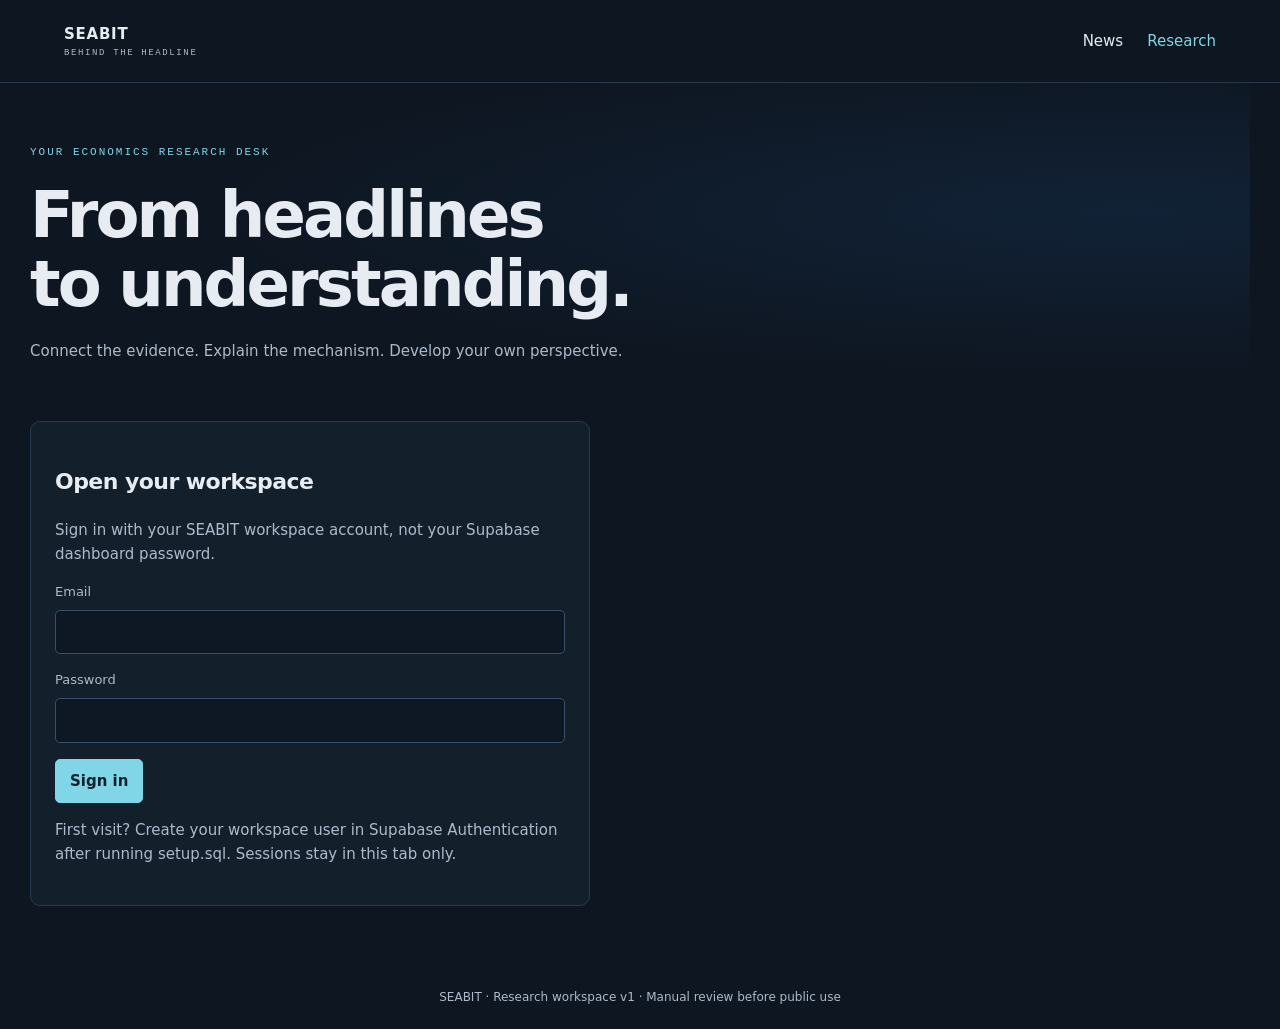
==== research.html @ 25bd7ebc "Add files via upload" ====
<!doctype html>
<html lang="en"><head><meta charset="utf-8"><meta name="viewport" content="width=device-width,initial-scale=1">
<meta name="referrer" content="no-referrer"><title>SEABIT — Research workspace</title>
<link rel="stylesheet" href="research.css"><script src="research.js" defer></script></head>
<body>
<header><a href="index.html" class="brand">SEABIT <small>BEHIND THE HEADLINE</small></a><nav><a href="index.html">News</a><a href="research.html" aria-current="page">Research</a></nav><button id="logout" hidden>Sign out</button></header>
<main>
<section class="intro"><p class="eyebrow">YOUR ECONOMICS RESEARCH DESK</p><h1>From headlines<br>to understanding.</h1><p>Connect the evidence. Explain the mechanism. Develop your own perspective.</p></section>
<p id="message" role="status" aria-live="polite"></p>
<section id="login-panel" class="panel login"><h2>Open your workspace</h2><p>Sign in with your SEABIT workspace account, not your Supabase dashboard password.</p><form id="login"><label>Email<input id="email" type="email" autocomplete="username" required></label><label>Password<input id="password" type="password" autocomplete="current-password" required></label><button class="primary">Sign in</button></form><p class="muted">First visit? Create your workspace user in Supabase Authentication after running setup.sql. Sessions stay in this tab only.</p></section>
<section id="workspace" hidden>
<div class="toolbar"><h2>Research cases</h2><button id="new" class="primary">New case</button><button id="refresh">Refresh from cloud</button><button id="backup">Export saved cases</button></div>
<div class="layout"><aside class="panel"><p class="eyebrow">YOUR CASE FILES</p><div id="cases"></div></aside>
<section class="panel editor"><p id="empty">Create a case or select one to begin.</p>
<form id="editor" hidden><div class="toolbar"><span id="save-state">Draft</span><button type="button" id="export-draft">Export this draft</button><button class="primary" id="save">Save to cloud</button></div>
<label>Case title<input name="title" maxlength="240" required placeholder="What is the economic question?"></label>
<div class="pair"><label>Review status<select name="status"><option>Researching</option><option>Ready for review</option><option>Reviewed for content</option></select></label><label>Linked concepts<input name="concepts" placeholder="Bond yields, inflation expectations…"></label></div>
<div id="analysis-fields"></div>
<h3>Claim versus evidence</h3><p class="muted">Keep observations separate from causal interpretation. Confidence is your judgment, not an automatic fact check.</p><div id="claims"></div><button type="button" id="add-claim">+ Add claim</button>
<h3>Source collection</h3><p class="muted">Sources saved here remain attached when the rolling news feed expires.</p><div id="sources"></div>
<div class="pair"><label>Source title<input id="source-title" placeholder="Article or data release"></label><label>Source URL<input id="source-url" type="url" placeholder="https://…"></label></div><button type="button" id="add-source">+ Attach source</button>
</form></section></div>
<section class="panel inbox"><div class="toolbar"><h2>News to investigate</h2><input id="news-search" aria-label="Filter news" placeholder="Filter headlines…"></div><p id="feed-status" class="muted"></p><div id="news"></div></section>
</section></main><footer>SEABIT · Research workspace v1 · Manual review before public use</footer>
</body></html>
---- research.css ----
:root{color-scheme:dark;--bg:#0e1621;--panel:#141f2c;--line:#29394b;--text:#e6ecf2;--muted:#acbbcb;--accent:#80d6e7}*{box-sizing:border-box}body{margin:0;background:var(--bg);color:var(--text);font:15px/1.6 system-ui,sans-serif}header{display:flex;align-items:center;gap:28px;padding:22px 5%;border-bottom:1px solid var(--line)}a{color:inherit;text-decoration:none}a:hover{text-decoration:underline}.brand{font-weight:800;letter-spacing:.05em}.brand small{display:block;font:9px/1.6 monospace;color:var(--muted);letter-spacing:.18em}nav{display:flex;gap:24px;margin-left:auto}nav [aria-current]{color:var(--accent)}main{max-width:1320px;margin:auto;padding:0 30px 60px}.intro{padding:50px 0 28px;background:radial-gradient(ellipse at 90% 40%,#15304e77,transparent 60%)}.eyebrow{font:11px/1.5 monospace;letter-spacing:.18em;color:var(--accent)}h1{font-size:clamp(36px,5vw,64px);line-height:1.08;letter-spacing:-.045em;margin:20px 0}h2{font-size:22px;letter-spacing:-.025em}h3{margin-top:30px}.intro>p:last-child,.muted{color:var(--muted)}.panel{background:var(--panel);border:1px solid var(--line);border-radius:10px;padding:24px}.login{max-width:560px}.login p{color:var(--muted)}label{display:block;color:var(--muted);font-size:13px;margin:16px 0}input,textarea,select{display:block;width:100%;background:#0e1824;color:var(--text);border:1px solid #38506a;border-radius:5px;font:inherit;padding:11px;margin-top:7px}textarea{min-height:110px;resize:vertical}button{background:#1e3043;border:1px solid #3b526a;color:var(--text);border-radius:5px;padding:9px 14px;font:inherit;cursor:pointer}button:hover{border-color:var(--accent)}button:disabled{opacity:.5;cursor:wait}.primary{background:var(--accent);color:#10212f;border-color:var(--accent);font-weight:650}:focus-visible{outline:2px solid #f0af5b;outline-offset:3px}.toolbar{display:flex;align-items:center;gap:12px;flex-wrap:wrap}.toolbar h2{margin-right:auto}.layout{display:grid;grid-template-columns:260px minmax(0,1fr);gap:22px}.layout>aside{align-self:start}.case{display:block;width:100%;text-align:left;margin:10px 0;padding:14px;overflow-wrap:anywhere}.case.selected{border-color:var(--accent)}.case small{display:block;color:var(--muted);margin-top:5px}.pair{display:grid;grid-template-columns:1fr 1fr;gap:16px}.inbox{margin-top:24px}.news-item,.source,.claim{border-top:1px solid var(--line);padding:16px 0;overflow-wrap:anywhere}.news-item{display:flex;gap:20px;align-items:center;justify-content:space-between}.news-item button{flex-shrink:0}.source small{color:var(--muted)}#message:not(:empty){padding:15px;border-left:3px solid var(--accent);background:#192b3b}#save-state{margin-right:auto;color:var(--accent);font-size:12px}footer{padding:22px;text-align:center;color:var(--muted);font-size:12px}[hidden]{display:none!important}@media(max-width:760px){main{padding:0 16px 40px}header{gap:12px;padding:15px}.brand small{display:none}.layout{grid-template-columns:1fr}.pair{grid-template-columns:1fr;gap:0}.panel{padding:17px}.news-item{align-items:flex-start;flex-direction:column}.intro{padding:35px 0 20px}}
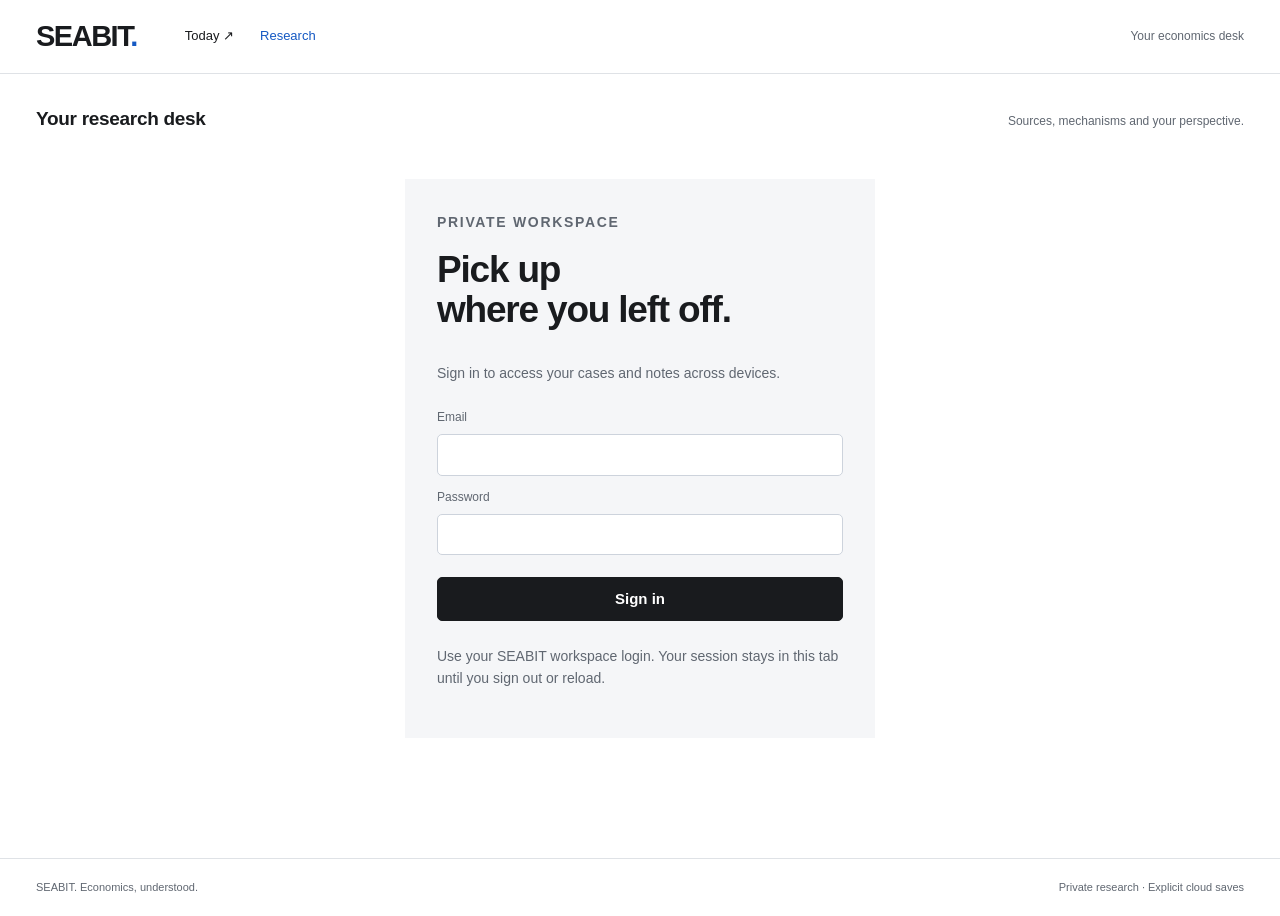
==== commit 54f43a91: "Add files via upload" ====
--- a/research.html
+++ b/research.html
@@ -1,25 +1,11 @@
 <!doctype html>
-<html lang="en"><head><meta charset="utf-8"><meta name="viewport" content="width=device-width,initial-scale=1">
-<meta name="referrer" content="no-referrer"><title>SEABIT — Research workspace</title>
-<link rel="stylesheet" href="research.css"><script src="research.js" defer></script></head>
-<body>
-<header><a href="index.html" class="brand">SEABIT <small>BEHIND THE HEADLINE</small></a><nav><a href="index.html">News</a><a href="research.html" aria-current="page">Research</a></nav><button id="logout" hidden>Sign out</button></header>
-<main>
-<section class="intro"><p class="eyebrow">YOUR ECONOMICS RESEARCH DESK</p><h1>From headlines<br>to understanding.</h1><p>Connect the evidence. Explain the mechanism. Develop your own perspective.</p></section>
-<p id="message" role="status" aria-live="polite"></p>
-<section id="login-panel" class="panel login"><h2>Open your workspace</h2><p>Sign in with your SEABIT workspace account, not your Supabase dashboard password.</p><form id="login"><label>Email<input id="email" type="email" autocomplete="username" required></label><label>Password<input id="password" type="password" autocomplete="current-password" required></label><button class="primary">Sign in</button></form><p class="muted">First visit? Create your workspace user in Supabase Authentication after running setup.sql. Sessions stay in this tab only.</p></section>
-<section id="workspace" hidden>
-<div class="toolbar"><h2>Research cases</h2><button id="new" class="primary">New case</button><button id="refresh">Refresh from cloud</button><button id="backup">Export saved cases</button></div>
-<div class="layout"><aside class="panel"><p class="eyebrow">YOUR CASE FILES</p><div id="cases"></div></aside>
-<section class="panel editor"><p id="empty">Create a case or select one to begin.</p>
-<form id="editor" hidden><div class="toolbar"><span id="save-state">Draft</span><button type="button" id="export-draft">Export this draft</button><button class="primary" id="save">Save to cloud</button></div>
-<label>Case title<input name="title" maxlength="240" required placeholder="What is the economic question?"></label>
-<div class="pair"><label>Review status<select name="status"><option>Researching</option><option>Ready for review</option><option>Reviewed for content</option></select></label><label>Linked concepts<input name="concepts" placeholder="Bond yields, inflation expectations…"></label></div>
-<div id="analysis-fields"></div>
-<h3>Claim versus evidence</h3><p class="muted">Keep observations separate from causal interpretation. Confidence is your judgment, not an automatic fact check.</p><div id="claims"></div><button type="button" id="add-claim">+ Add claim</button>
-<h3>Source collection</h3><p class="muted">Sources saved here remain attached when the rolling news feed expires.</p><div id="sources"></div>
-<div class="pair"><label>Source title<input id="source-title" placeholder="Article or data release"></label><label>Source URL<input id="source-url" type="url" placeholder="https://…"></label></div><button type="button" id="add-source">+ Attach source</button>
-</form></section></div>
-<section class="panel inbox"><div class="toolbar"><h2>News to investigate</h2><input id="news-search" aria-label="Filter news" placeholder="Filter headlines…"></div><p id="feed-status" class="muted"></p><div id="news"></div></section>
-</section></main><footer>SEABIT · Research workspace v1 · Manual review before public use</footer>
-</body></html>
+<html lang="en"><head><meta charset="utf-8"><meta name="viewport" content="width=device-width,initial-scale=1"><meta name="referrer" content="no-referrer"><meta name="theme-color" content="#ffffff"><title>SEABIT — Research workspace</title><link rel="stylesheet" href="editorial.css?v=2"><link rel="stylesheet" href="research.css?v=2"><script src="research.js?v=2" defer></script></head>
+<body><a class="skip" href="#main">Skip to content</a><header class="masthead"><a class="brand" href="index.html">SEABIT<span>.</span></a><nav aria-label="Main navigation"><a href="index.html" target="_blank" rel="noopener">Today ↗</a><a href="research.html" aria-current="page">Research</a></nav><span class="mast-note">Your economics desk</span><button id="logout" hidden>Sign out</button></header>
+<main class="page" id="main"><div class="page-heading"><h1>Your research desk</h1><p>Sources, mechanisms and your perspective.</p></div><p id="message" class="notice" role="status" aria-live="polite"></p>
+<section id="login-panel" class="login"><p class="eyebrow">Private workspace</p><h2>Pick up<br>where you left off.</h2><p>Sign in to access your cases and notes across devices.</p><form id="login"><label>Email<input id="email" type="email" autocomplete="username" required></label><label>Password<input id="password" type="password" autocomplete="current-password" required></label><button class="primary">Sign in</button></form><p class="muted">Use your SEABIT workspace login. Your session stays in this tab until you sign out or reload.</p></section>
+<section id="workspace" hidden><div class="toolbar desk-toolbar"><button id="new" class="primary">New case</button><button id="refresh">Refresh from cloud</button><button id="backup">Export saved cases</button></div><section id="incoming" class="incoming" hidden><p class="eyebrow">Selected from Today</p><h2 id="incoming-title"></h2><p class="muted">Select an existing case, or attach to start a new one.</p><button id="attach-incoming" class="primary">Attach selected article</button></section>
+<div class="layout"><aside class="case-list"><p class="eyebrow">Case files</p><div id="cases"></div></aside><section class="editor"><div id="empty" class="empty"><h2>Give the story context.</h2><p>Select a case, or start one from a development below.</p></div>
+<form id="editor" hidden><div class="toolbar savebar"><span id="save-state" aria-live="polite">Draft</span><button type="button" id="export-draft">Export draft</button><button class="primary" id="save">Save to cloud</button></div>
+<div class="editor-grid"><div class="document"><label class="title-label">Case title<input name="title" maxlength="240" required placeholder="What is the economic question?"></label><details class="case-settings"><summary>Review status & linked concepts</summary><label>Review status<select name="status"><option>Researching</option><option>Ready for review</option><option>Reviewed for content</option></select></label><label>Linked concepts<input name="concepts" placeholder="Bond yields, inflation expectations…"></label></details><div id="analysis-fields"></div><section class="evidence-section"><h3>Claim versus evidence</h3><p class="muted">Keep observations separate from interpretation. Confidence is your judgment.</p><div id="claims"></div><button type="button" id="add-claim">+ Add claim</button></section></div>
+<aside class="tool-panel"><div class="tool-tabs" aria-label="Research tools"><button type="button" data-case-tab="sources" aria-pressed="true">Sources</button><button type="button" data-case-tab="notes" aria-pressed="false">Notes</button><button type="button" data-case-tab="ask" aria-pressed="false">Ask</button></div><section id="case-sources"><h2>Source collection</h2><div id="sources"></div><details id="source-entry"><summary>Attach a source manually</summary><label>Source title<input id="source-title" placeholder="Article or data release"></label><label>Source URL<input id="source-url" inputmode="url" placeholder="https://…"></label><button type="button" id="add-source">+ Attach source</button></details></section><section id="case-notes" hidden><h2>Your perspective</h2><div id="notes-field"></div><p class="muted">Private working notes, saved with this case when you select Save to cloud.</p></section><section id="case-ask" hidden><h2>Ask about this case</h2><p>AI chat is not connected yet.</p><p class="muted">A future assistant will use the article, your notes and selected files. Nothing is sent to an AI service.</p><button type="button" id="question-to-notes" class="text-link">Write a question in Notes ↗</button></section></aside></div></form></section></div>
+<section class="inbox"><div class="section-heading"><h2>News to investigate</h2><label class="search-news">Search news<input id="news-search" type="search" placeholder="Filter headlines…"></label></div><p id="feed-status" class="muted"></p><div id="news"></div></section></section></main><footer class="footer"><span>SEABIT. Economics, understood.</span><span>Private research · Explicit cloud saves</span></footer></body></html>
--- a/editorial.css
+++ b/editorial.css
@@ -0,0 +1,4 @@
+:root{color-scheme:light;--ink:#191b1e;--muted:#606771;--blue:#1559c3;--line:#dfe2e6;--paper:#fff;--soft:#f5f6f8;font-family:-apple-system,BlinkMacSystemFont,"Segoe UI",Arial,sans-serif;color:var(--ink);background:var(--paper);font-size:15px;line-height:1.6}*{box-sizing:border-box}body{margin:0}a{color:inherit;text-decoration:none}button,input,select,textarea{font:inherit}button{background:none;border:1px solid var(--line);border-radius:5px;padding:9px 13px;color:var(--ink);cursor:pointer}button:hover{border-color:#93a4bc}button:disabled{opacity:.55;cursor:wait}a:hover{color:var(--blue)}:focus-visible{outline:2px solid var(--blue);outline-offset:4px}input,select,textarea{width:100%;border:1px solid #cdd3dc;border-radius:5px;background:white;color:var(--ink);padding:10px 12px}textarea{resize:vertical;min-height:100px}label{display:block;font-size:12px;color:var(--muted);margin:12px 0}label input,label textarea,label select{display:block;margin-top:7px}h1,h2,h3,p{margin-top:0}h2{font-size:23px;line-height:1.23;letter-spacing:-.6px;font-weight:650}h3{font-size:17px;line-height:1.35;font-weight:600}p{margin-bottom:16px}main{min-height:65vh}[hidden]{display:none!important}.masthead{max-width:1300px;margin:auto;padding:22px 36px;display:flex;gap:48px;align-items:center;border-bottom:1px solid var(--line)}.brand{font-size:29px;font-weight:800;letter-spacing:-1.5px;line-height:1}.brand span{color:var(--blue)}nav{display:flex;gap:26px;font-size:13px}nav a[aria-current=page]{color:var(--blue)}.mast-note{margin-left:auto;font-size:12px;color:var(--muted)}.page{max-width:1300px;padding:30px 36px 50px;margin:auto}.page-heading{display:flex;align-items:baseline;justify-content:space-between;gap:20px;margin-bottom:20px}.page-heading h1{font-size:19px;font-weight:600;letter-spacing:-.3px;margin:0}.page-heading p{font-size:12px;color:var(--muted);margin:0}.notice:not(:empty){font-size:12px;background:var(--soft);padding:10px 14px;border-left:2px solid #b7c7dc;margin-bottom:24px}.notice:empty{display:none}.eyebrow{text-transform:uppercase;letter-spacing:.12em;font-size:11px;font-weight:650;color:var(--blue);margin-bottom:16px}.meta,.muted{font-size:12px;color:var(--muted)}.text-link{display:inline-block;color:var(--blue);font-size:13px;font-weight:600;border:0;padding:8px 0}.primary{background:var(--ink);color:#fff;border-color:var(--ink);font-weight:550}.primary:hover{background:#303844;color:#fff}.link-button{display:inline-block;border-radius:5px;padding:10px 14px;font-size:13px}.lead{display:grid;grid-template-columns:1.12fr 1fr;gap:44px;padding-bottom:32px;border-bottom:1px solid #bdc3ca}.lead:empty{display:none}.headline{font-size:clamp(34px,4.2vw,56px);line-height:1.075;letter-spacing:-1.8px;font-weight:700;margin:0 0 20px;overflow-wrap:anywhere}.headline button,.story-title button{font:inherit;font-weight:inherit;letter-spacing:inherit;line-height:inherit;text-align:left;padding:0;border:0;border-radius:0}.headline button:hover,.story-title button:hover{color:var(--blue)}.deck{font-size:16px;line-height:1.65;color:#505964;max-width:600px}.source-feature{background:var(--soft);padding:27px;align-self:center;min-width:0}.source-feature h2{font-size:26px}.source-row{padding:16px 0;border-top:1px solid #dbe0e6;font-size:14px;overflow-wrap:anywhere}.source-row p{margin:5px 0 0}.source-feature .source-row:last-child{padding-bottom:0}.secondary{display:grid;grid-template-columns:repeat(3,minmax(0,1fr));padding:28px 0;border-bottom:1px solid #bdc3ca;gap:0}.secondary:empty{display:none}.secondary article{padding:0 24px;border-right:1px solid var(--line);min-width:0}.secondary article:first-child{padding-left:0}.secondary article:last-child{padding-right:0;border:0}.secondary .eyebrow{color:var(--muted);margin-bottom:11px}.story-title{font-size:24px;line-height:1.2;letter-spacing:-.65px;margin-bottom:12px;overflow-wrap:anywhere}.secondary .deck{font-size:13px;line-height:1.6}.lower{display:grid;grid-template-columns:minmax(0,2fr) minmax(230px,1fr);gap:44px;padding-top:30px}.section-heading{display:flex;align-items:baseline;justify-content:space-between;gap:14px}.section-heading h2{font-size:20px}.filters{display:flex;align-items:flex-end;gap:10px;flex-wrap:wrap;padding-bottom:16px}.filters label{margin:0;flex:1 1 125px}.filters .search-label{flex:2 1 200px}.filters input,.filters select{font-size:13px;padding:9px}.filters button{font-size:12px}.latest-row{display:grid;grid-template-columns:82px 1fr;gap:18px;border-top:1px solid var(--line);padding:17px 0}.latest-row time{font-size:11px;color:var(--muted);padding-top:2px}.latest-row button{padding:0;border:0;font-weight:550;font-size:15px;line-height:1.4;text-align:left}.latest-row .meta{margin:6px 0 0}.research-callout{background:var(--soft);padding:26px;align-self:start}.research-callout h2{font-size:30px;line-height:1.15}.research-callout p{font-size:13px;color:#545d67}details{font-size:12px;color:var(--muted);margin-top:23px}summary{cursor:pointer}details p{margin-top:10px}.footer{max-width:1300px;margin:auto;padding:20px 36px;border-top:1px solid var(--line);display:flex;justify-content:space-between;gap:20px;font-size:11px;color:var(--muted)}.reading-grid{display:grid;grid-template-columns:minmax(0,1fr) 320px;gap:48px;margin-top:28px}.reading-title{font-size:clamp(30px,4vw,48px);line-height:1.13;letter-spacing:-1.4px;overflow-wrap:anywhere}.reading-copy{font-size:17px;line-height:1.8;max-width:700px;margin:25px 0}.reading-copy h2{font-size:20px;margin-top:28px}.tool-panel{background:var(--soft);padding:22px;align-self:start;position:sticky;top:20px;min-width:0}.tool-panel h2{font-size:18px;letter-spacing:-.3px}.tool-tabs{display:flex;gap:20px;border-bottom:1px solid #d3dae3;margin-bottom:22px}.tool-tabs button{font-size:13px;border:0;border-radius:0;padding:0 0 12px}.tool-tabs button[aria-pressed=true]{color:var(--blue);border-bottom:2px solid var(--blue)}.tool-panel .link-button{margin:20px 0 12px}.chart{background:var(--soft);padding:25px;margin:0;min-width:0}.chart h2{font-size:17px;letter-spacing:-.3px}.chart svg{display:block;width:100%;height:240px}.chart figcaption{font-size:11px;color:var(--muted);margin-top:10px}.chart a{color:var(--blue)}.empty{padding:35px 0;color:var(--muted)}.skip{position:absolute;left:10px;top:-100px;background:#fff;padding:10px;z-index:100}.skip:focus{top:10px}
+@media(max-width:900px){.reading-grid{grid-template-columns:minmax(0,1fr) 280px;gap:25px}.lead{gap:26px}.lower{gap:25px}.secondary article{padding:0 16px}}
+@media(max-width:700px){.masthead{padding:20px;gap:28px;flex-wrap:wrap}.mast-note{display:none}.page{padding:24px 20px 36px}.page-heading{flex-wrap:wrap;gap:7px}.lead,.lower,.reading-grid{grid-template-columns:1fr;gap:26px}.headline{font-size:38px;letter-spacing:-1.25px}.secondary{grid-template-columns:1fr;padding:0}.secondary article,.secondary article:first-child,.secondary article:last-child{padding:23px 0;border:0;border-bottom:1px solid var(--line)}.secondary article:last-child{border-bottom:0}.source-feature{padding:22px}.tool-panel{position:static}.footer{padding:20px;flex-wrap:wrap}.latest-row{grid-template-columns:65px 1fr;gap:12px}.filters input,.filters select,input,textarea,select{font-size:16px}.chart{padding:18px}.story-title{font-size:25px}button,.text-link{min-height:42px}.tool-tabs{gap:26px}}
+@media(prefers-reduced-motion:reduce){*{scroll-behavior:auto!important}}
--- a/research.css
+++ b/research.css
@@ -1 +1,4 @@
-:root{color-scheme:dark;--bg:#0e1621;--panel:#141f2c;--line:#29394b;--text:#e6ecf2;--muted:#acbbcb;--accent:#80d6e7}*{box-sizing:border-box}body{margin:0;background:var(--bg);color:var(--text);font:15px/1.6 system-ui,sans-serif}header{display:flex;align-items:center;gap:28px;padding:22px 5%;border-bottom:1px solid var(--line)}a{color:inherit;text-decoration:none}a:hover{text-decoration:underline}.brand{font-weight:800;letter-spacing:.05em}.brand small{display:block;font:9px/1.6 monospace;color:var(--muted);letter-spacing:.18em}nav{display:flex;gap:24px;margin-left:auto}nav [aria-current]{color:var(--accent)}main{max-width:1320px;margin:auto;padding:0 30px 60px}.intro{padding:50px 0 28px;background:radial-gradient(ellipse at 90% 40%,#15304e77,transparent 60%)}.eyebrow{font:11px/1.5 monospace;letter-spacing:.18em;color:var(--accent)}h1{font-size:clamp(36px,5vw,64px);line-height:1.08;letter-spacing:-.045em;margin:20px 0}h2{font-size:22px;letter-spacing:-.025em}h3{margin-top:30px}.intro>p:last-child,.muted{color:var(--muted)}.panel{background:var(--panel);border:1px solid var(--line);border-radius:10px;padding:24px}.login{max-width:560px}.login p{color:var(--muted)}label{display:block;color:var(--muted);font-size:13px;margin:16px 0}input,textarea,select{display:block;width:100%;background:#0e1824;color:var(--text);border:1px solid #38506a;border-radius:5px;font:inherit;padding:11px;margin-top:7px}textarea{min-height:110px;resize:vertical}button{background:#1e3043;border:1px solid #3b526a;color:var(--text);border-radius:5px;padding:9px 14px;font:inherit;cursor:pointer}button:hover{border-color:var(--accent)}button:disabled{opacity:.5;cursor:wait}.primary{background:var(--accent);color:#10212f;border-color:var(--accent);font-weight:650}:focus-visible{outline:2px solid #f0af5b;outline-offset:3px}.toolbar{display:flex;align-items:center;gap:12px;flex-wrap:wrap}.toolbar h2{margin-right:auto}.layout{display:grid;grid-template-columns:260px minmax(0,1fr);gap:22px}.layout>aside{align-self:start}.case{display:block;width:100%;text-align:left;margin:10px 0;padding:14px;overflow-wrap:anywhere}.case.selected{border-color:var(--accent)}.case small{display:block;color:var(--muted);margin-top:5px}.pair{display:grid;grid-template-columns:1fr 1fr;gap:16px}.inbox{margin-top:24px}.news-item,.source,.claim{border-top:1px solid var(--line);padding:16px 0;overflow-wrap:anywhere}.news-item{display:flex;gap:20px;align-items:center;justify-content:space-between}.news-item button{flex-shrink:0}.source small{color:var(--muted)}#message:not(:empty){padding:15px;border-left:3px solid var(--accent);background:#192b3b}#save-state{margin-right:auto;color:var(--accent);font-size:12px}footer{padding:22px;text-align:center;color:var(--muted);font-size:12px}[hidden]{display:none!important}@media(max-width:760px){main{padding:0 16px 40px}header{gap:12px;padding:15px}.brand small{display:none}.layout{grid-template-columns:1fr}.pair{grid-template-columns:1fr;gap:0}.panel{padding:17px}.news-item{align-items:flex-start;flex-direction:column}.intro{padding:35px 0 20px}}
+.login{max-width:470px;margin:45px auto 70px;padding:32px;background:var(--soft)}.login h2{font-size:37px;line-height:1.1;letter-spacing:-1.2px}.login>p{color:var(--muted);font-size:14px}.login form{margin:24px 0}.login .primary{width:100%;margin-top:10px}.toolbar{display:flex;align-items:center;gap:10px;flex-wrap:wrap}.toolbar button{font-size:12px}.desk-toolbar{margin:22px 0 30px}.desk-toolbar #backup{margin-left:auto}.layout{display:grid;grid-template-columns:185px minmax(0,1fr);gap:28px}.case-list{border-right:1px solid var(--line);padding-right:20px}.case-list .eyebrow{color:var(--muted)}.case{display:block;width:100%;text-align:left;border:0;border-radius:0;border-left:2px solid transparent;padding:12px 10px;margin:0 0 8px;font-size:13px;overflow-wrap:anywhere}.case.selected{background:var(--soft);border-left-color:var(--blue)}.case small{display:block;font-size:11px;color:var(--muted);margin-top:7px}.editor{min-width:0}.editor-grid{display:grid;grid-template-columns:minmax(0,1fr) 290px;gap:28px;align-items:start}.savebar{padding:0 0 17px;margin-bottom:24px;border-bottom:1px solid var(--line)}#save-state{margin-right:auto;font-size:12px;color:var(--blue)}.document{min-width:0}.title-label{margin:0}.title-label input{font-size:32px;font-weight:650;letter-spacing:-1px;line-height:1.2;padding:12px 0;border:0;border-bottom:1px solid var(--line);border-radius:0}.case-settings{margin:18px 0 27px}.document #analysis-fields>label{font-size:17px;font-weight:600;color:var(--ink);margin:25px 0}.document textarea{font-size:15px;line-height:1.8;font-weight:400;color:#323b46;border:0;border-bottom:1px solid var(--line);border-radius:0;padding:10px 0;min-height:105px;resize:vertical}.document textarea:focus{outline-offset:5px}.document textarea::placeholder{color:#757c85}.evidence-section{margin-top:34px;border-top:1px solid #c1c8d1;padding-top:24px}.claim{padding:14px 0;border-bottom:1px solid var(--line);margin-bottom:18px}.source{padding:14px 0;border-top:1px solid #dbe0e7;font-size:13px;overflow-wrap:anywhere}.source small{font-size:11px;color:var(--muted)}.source a{color:var(--blue)}.tool-panel #notes-field textarea{min-height:240px}.tool-panel #notes-field label{font-size:12px}.tool-panel p{font-size:13px}.tool-panel .muted{font-size:12px}.inbox{margin-top:45px;border-top:1px solid #bac2cd;padding-top:24px}.search-news{max-width:300px;margin-top:0}.news-item{display:flex;align-items:center;justify-content:space-between;gap:24px;border-top:1px solid var(--line);padding:17px 0;font-size:14px}.news-item>div{min-width:0;overflow-wrap:anywhere}.news-item>div>div{font-size:11px;color:var(--muted);margin-top:6px}.news-item button{font-size:12px;flex-shrink:0}.incoming{background:var(--soft);padding:20px 24px;margin-bottom:28px;border-left:2px solid var(--blue)}.incoming h2{font-size:21px}.incoming .eyebrow{margin-bottom:7px}.incoming .primary{font-size:12px}.incoming p{margin-bottom:12px}
+@media(max-width:1100px){.layout{grid-template-columns:155px minmax(0,1fr);gap:20px}.case-list{padding-right:12px}.editor-grid{grid-template-columns:minmax(0,1fr) 260px;gap:20px}.tool-panel{padding:18px}.tool-tabs{gap:18px}}
+@media(max-width:900px){.layout{grid-template-columns:1fr}.case-list{border:0;border-bottom:1px solid var(--line);padding:0 0 12px}#cases{display:flex;gap:10px;flex-wrap:wrap}.case{width:auto;max-width:260px;margin:0}.editor-grid{grid-template-columns:minmax(0,1fr) 270px}}
+@media(max-width:700px){.editor-grid{grid-template-columns:1fr}.editor-grid .tool-panel{grid-row:1}.tool-panel #notes-field textarea{min-height:150px}.title-label input{font-size:26px}.savebar{position:sticky;top:0;background:white;z-index:5;padding:12px 0}.desk-toolbar #backup{margin-left:0}.news-item{align-items:flex-start;flex-direction:column;gap:12px}.inbox .section-heading{flex-wrap:wrap}.search-news{width:100%;max-width:none}.login{padding:24px;margin:25px 0}.document textarea{font-size:16px}.case{max-width:100%}.masthead{gap:20px}.masthead #logout{font-size:12px;margin-left:auto}}
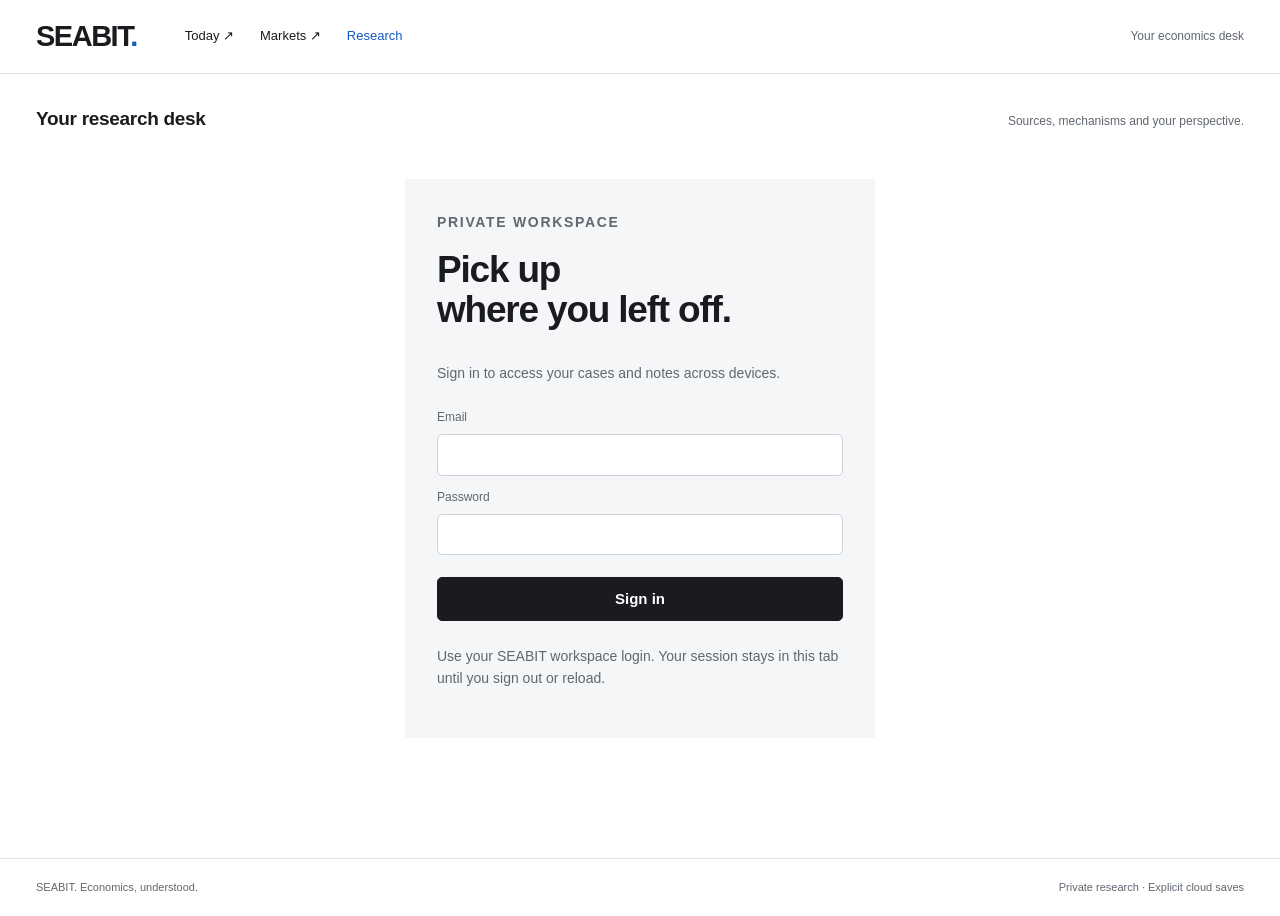
==== commit 39a9a5be: "Add files via upload" ====
--- a/research.html
+++ b/research.html
@@ -1,6 +1,6 @@
 <!doctype html>
-<html lang="en"><head><meta charset="utf-8"><meta name="viewport" content="width=device-width,initial-scale=1"><meta name="referrer" content="no-referrer"><meta name="theme-color" content="#ffffff"><title>SEABIT — Research workspace</title><link rel="stylesheet" href="editorial.css?v=2"><link rel="stylesheet" href="research.css?v=2"><script src="research.js?v=2" defer></script></head>
-<body><a class="skip" href="#main">Skip to content</a><header class="masthead"><a class="brand" href="index.html">SEABIT<span>.</span></a><nav aria-label="Main navigation"><a href="index.html" target="_blank" rel="noopener">Today ↗</a><a href="research.html" aria-current="page">Research</a></nav><span class="mast-note">Your economics desk</span><button id="logout" hidden>Sign out</button></header>
+<html lang="en"><head><meta charset="utf-8"><meta name="viewport" content="width=device-width,initial-scale=1"><meta name="referrer" content="no-referrer"><meta name="theme-color" content="#ffffff"><title>SEABIT — Research workspace</title><link rel="stylesheet" href="editorial.css?v=2"><link rel="stylesheet" href="research.css?v=2"><script src="markets-core.js?v=3" defer></script><script src="research.js?v=3" defer></script></head>
+<body><a class="skip" href="#main">Skip to content</a><header class="masthead"><a class="brand" href="index.html">SEABIT<span>.</span></a><nav aria-label="Main navigation"><a href="index.html" target="_blank" rel="noopener">Today ↗</a><a href="markets.html" target="_blank" rel="noopener">Markets ↗</a><a href="research.html" aria-current="page">Research</a></nav><span class="mast-note">Your economics desk</span><button id="logout" hidden>Sign out</button></header>
 <main class="page" id="main"><div class="page-heading"><h1>Your research desk</h1><p>Sources, mechanisms and your perspective.</p></div><p id="message" class="notice" role="status" aria-live="polite"></p>
 <section id="login-panel" class="login"><p class="eyebrow">Private workspace</p><h2>Pick up<br>where you left off.</h2><p>Sign in to access your cases and notes across devices.</p><form id="login"><label>Email<input id="email" type="email" autocomplete="username" required></label><label>Password<input id="password" type="password" autocomplete="current-password" required></label><button class="primary">Sign in</button></form><p class="muted">Use your SEABIT workspace login. Your session stays in this tab until you sign out or reload.</p></section>
 <section id="workspace" hidden><div class="toolbar desk-toolbar"><button id="new" class="primary">New case</button><button id="refresh">Refresh from cloud</button><button id="backup">Export saved cases</button></div><section id="incoming" class="incoming" hidden><p class="eyebrow">Selected from Today</p><h2 id="incoming-title"></h2><p class="muted">Select an existing case, or attach to start a new one.</p><button id="attach-incoming" class="primary">Attach selected article</button></section>
